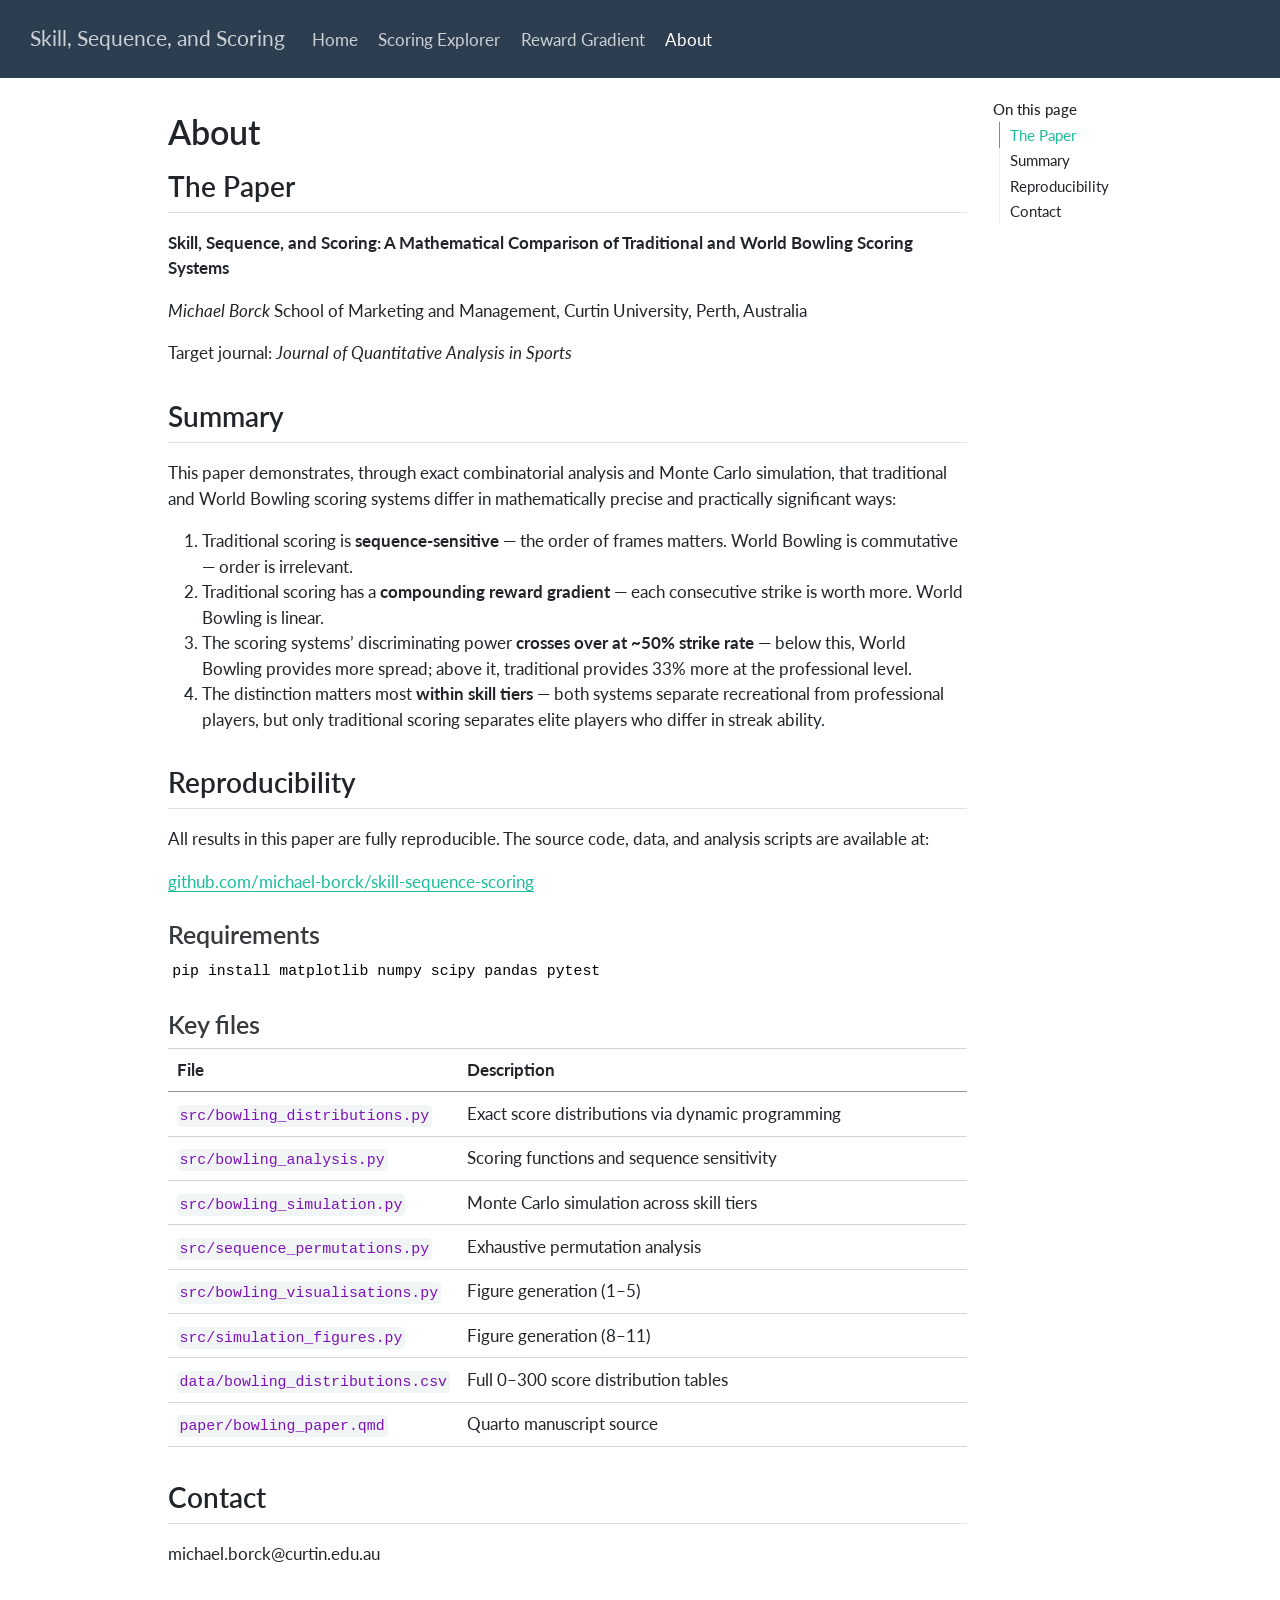
==== docs/about.html @ c370e400 "Add interactive companion website and reproducibility section Interactive Quarto website with: - Seq" ====
<!DOCTYPE html>
<html xmlns="http://www.w3.org/1999/xhtml" lang="en" xml:lang="en"><head>

<meta charset="utf-8">
<meta name="generator" content="quarto-1.8.26">

<meta name="viewport" content="width=device-width, initial-scale=1.0, user-scalable=yes">


<title>About – Skill, Sequence, and Scoring</title>
<style>
code{white-space: pre-wrap;}
span.smallcaps{font-variant: small-caps;}
div.columns{display: flex; gap: min(4vw, 1.5em);}
div.column{flex: auto; overflow-x: auto;}
div.hanging-indent{margin-left: 1.5em; text-indent: -1.5em;}
ul.task-list{list-style: none;}
ul.task-list li input[type="checkbox"] {
  width: 0.8em;
  margin: 0 0.8em 0.2em -1em; /* quarto-specific, see https://github.com/quarto-dev/quarto-cli/issues/4556 */ 
  vertical-align: middle;
}
</style>


<script src="site_libs/quarto-nav/quarto-nav.js"></script>
<script src="site_libs/quarto-nav/headroom.min.js"></script>
<script src="site_libs/clipboard/clipboard.min.js"></script>
<script src="site_libs/quarto-search/autocomplete.umd.js"></script>
<script src="site_libs/quarto-search/fuse.min.js"></script>
<script src="site_libs/quarto-search/quarto-search.js"></script>
<meta name="quarto:offset" content="./">
<script src="site_libs/quarto-html/quarto.js" type="module"></script>
<script src="site_libs/quarto-html/tabsets/tabsets.js" type="module"></script>
<script src="site_libs/quarto-html/axe/axe-check.js" type="module"></script>
<script src="site_libs/quarto-html/popper.min.js"></script>
<script src="site_libs/quarto-html/tippy.umd.min.js"></script>
<script src="site_libs/quarto-html/anchor.min.js"></script>
<link href="site_libs/quarto-html/tippy.css" rel="stylesheet">
<link href="site_libs/quarto-html/quarto-syntax-highlighting-587c61ba64f3a5504c4d52d930310e48.css" rel="stylesheet" id="quarto-text-highlighting-styles">
<script src="site_libs/bootstrap/bootstrap.min.js"></script>
<link href="site_libs/bootstrap/bootstrap-icons.css" rel="stylesheet">
<link href="site_libs/bootstrap/bootstrap-f93c2b1f3f0577f377aefa4848a86a36.min.css" rel="stylesheet" append-hash="true" id="quarto-bootstrap" data-mode="light">
<script id="quarto-search-options" type="application/json">{
  "location": "navbar",
  "copy-button": false,
  "collapse-after": 3,
  "panel-placement": "end",
  "type": "overlay",
  "limit": 50,
  "keyboard-shortcut": [
    "f",
    "/",
    "s"
  ],
  "show-item-context": false,
  "language": {
    "search-no-results-text": "No results",
    "search-matching-documents-text": "matching documents",
    "search-copy-link-title": "Copy link to search",
    "search-hide-matches-text": "Hide additional matches",
    "search-more-match-text": "more match in this document",
    "search-more-matches-text": "more matches in this document",
    "search-clear-button-title": "Clear",
    "search-text-placeholder": "",
    "search-detached-cancel-button-title": "Cancel",
    "search-submit-button-title": "Submit",
    "search-label": "Search"
  }
}</script>


<link rel="stylesheet" href="styles.css">
</head>

<body class="nav-fixed quarto-light">

<div id="quarto-search-results"></div>
  <header id="quarto-header" class="headroom fixed-top">
    <nav class="navbar navbar-expand-lg " data-bs-theme="dark">
      <div class="navbar-container container-fluid">
      <div class="navbar-brand-container mx-auto">
    <a class="navbar-brand" href="./index.html">
    <span class="navbar-title">Skill, Sequence, and Scoring</span>
    </a>
  </div>
            <div id="quarto-search" class="" title="Search"></div>
          <button class="navbar-toggler" type="button" data-bs-toggle="collapse" data-bs-target="#navbarCollapse" aria-controls="navbarCollapse" role="menu" aria-expanded="false" aria-label="Toggle navigation" onclick="if (window.quartoToggleHeadroom) { window.quartoToggleHeadroom(); }">
  <span class="navbar-toggler-icon"></span>
</button>
          <div class="collapse navbar-collapse" id="navbarCollapse">
            <ul class="navbar-nav navbar-nav-scroll me-auto">
  <li class="nav-item">
    <a class="nav-link" href="./index.html"> 
<span class="menu-text">Home</span></a>
  </li>  
  <li class="nav-item">
    <a class="nav-link" href="./explorer.html"> 
<span class="menu-text">Scoring Explorer</span></a>
  </li>  
  <li class="nav-item">
    <a class="nav-link" href="./reward.html"> 
<span class="menu-text">Reward Gradient</span></a>
  </li>  
  <li class="nav-item">
    <a class="nav-link active" href="./about.html" aria-current="page"> 
<span class="menu-text">About</span></a>
  </li>  
</ul>
          </div> <!-- /navcollapse -->
            <div class="quarto-navbar-tools">
</div>
      </div> <!-- /container-fluid -->
    </nav>
</header>
<!-- content -->
<div id="quarto-content" class="quarto-container page-columns page-rows-contents page-layout-article page-navbar">
<!-- sidebar -->
<!-- margin-sidebar -->
    <div id="quarto-margin-sidebar" class="sidebar margin-sidebar">
        <nav id="TOC" role="doc-toc" class="toc-active">
    <h2 id="toc-title">On this page</h2>
   
  <ul>
  <li><a href="#the-paper" id="toc-the-paper" class="nav-link active" data-scroll-target="#the-paper">The Paper</a></li>
  <li><a href="#summary" id="toc-summary" class="nav-link" data-scroll-target="#summary">Summary</a></li>
  <li><a href="#reproducibility" id="toc-reproducibility" class="nav-link" data-scroll-target="#reproducibility">Reproducibility</a>
  <ul class="collapse">
  <li><a href="#requirements" id="toc-requirements" class="nav-link" data-scroll-target="#requirements">Requirements</a></li>
  <li><a href="#key-files" id="toc-key-files" class="nav-link" data-scroll-target="#key-files">Key files</a></li>
  </ul></li>
  <li><a href="#contact" id="toc-contact" class="nav-link" data-scroll-target="#contact">Contact</a></li>
  </ul>
</nav>
    </div>
<!-- main -->
<main class="content" id="quarto-document-content">

<header id="title-block-header" class="quarto-title-block default">
<div class="quarto-title">
<h1 class="title">About</h1>
</div>



<div class="quarto-title-meta">

    
  
    
  </div>
  


</header>


<section id="the-paper" class="level2">
<h2 class="anchored" data-anchor-id="the-paper">The Paper</h2>
<p><strong>Skill, Sequence, and Scoring: A Mathematical Comparison of Traditional and World Bowling Scoring Systems</strong></p>
<p><em>Michael Borck</em> School of Marketing and Management, Curtin University, Perth, Australia</p>
<p>Target journal: <em>Journal of Quantitative Analysis in Sports</em></p>
</section>
<section id="summary" class="level2">
<h2 class="anchored" data-anchor-id="summary">Summary</h2>
<p>This paper demonstrates, through exact combinatorial analysis and Monte Carlo simulation, that traditional and World Bowling scoring systems differ in mathematically precise and practically significant ways:</p>
<ol type="1">
<li>Traditional scoring is <strong>sequence-sensitive</strong> — the order of frames matters. World Bowling is commutative — order is irrelevant.</li>
<li>Traditional scoring has a <strong>compounding reward gradient</strong> — each consecutive strike is worth more. World Bowling is linear.</li>
<li>The scoring systems’ discriminating power <strong>crosses over at ~50% strike rate</strong> — below this, World Bowling provides more spread; above it, traditional provides 33% more at the professional level.</li>
<li>The distinction matters most <strong>within skill tiers</strong> — both systems separate recreational from professional players, but only traditional scoring separates elite players who differ in streak ability.</li>
</ol>
</section>
<section id="reproducibility" class="level2">
<h2 class="anchored" data-anchor-id="reproducibility">Reproducibility</h2>
<p>All results in this paper are fully reproducible. The source code, data, and analysis scripts are available at:</p>
<p><strong><a href="https://github.com/michael-borck/skill-sequence-scoring">github.com/michael-borck/skill-sequence-scoring</a></strong></p>
<section id="requirements" class="level3">
<h3 class="anchored" data-anchor-id="requirements">Requirements</h3>
<pre><code>pip install matplotlib numpy scipy pandas pytest</code></pre>
</section>
<section id="key-files" class="level3">
<h3 class="anchored" data-anchor-id="key-files">Key files</h3>
<table class="caption-top table">
<colgroup>
<col style="width: 31%">
<col style="width: 68%">
</colgroup>
<thead>
<tr class="header">
<th>File</th>
<th>Description</th>
</tr>
</thead>
<tbody>
<tr class="odd">
<td><code>src/bowling_distributions.py</code></td>
<td>Exact score distributions via dynamic programming</td>
</tr>
<tr class="even">
<td><code>src/bowling_analysis.py</code></td>
<td>Scoring functions and sequence sensitivity</td>
</tr>
<tr class="odd">
<td><code>src/bowling_simulation.py</code></td>
<td>Monte Carlo simulation across skill tiers</td>
</tr>
<tr class="even">
<td><code>src/sequence_permutations.py</code></td>
<td>Exhaustive permutation analysis</td>
</tr>
<tr class="odd">
<td><code>src/bowling_visualisations.py</code></td>
<td>Figure generation (1–5)</td>
</tr>
<tr class="even">
<td><code>src/simulation_figures.py</code></td>
<td>Figure generation (8–11)</td>
</tr>
<tr class="odd">
<td><code>data/bowling_distributions.csv</code></td>
<td>Full 0–300 score distribution tables</td>
</tr>
<tr class="even">
<td><code>paper/bowling_paper.qmd</code></td>
<td>Quarto manuscript source</td>
</tr>
</tbody>
</table>
</section>
</section>
<section id="contact" class="level2">
<h2 class="anchored" data-anchor-id="contact">Contact</h2>
<p>michael.borck@curtin.edu.au</p>


</section>

</main> <!-- /main -->
<script id="quarto-html-after-body" type="application/javascript">
  window.document.addEventListener("DOMContentLoaded", function (event) {
    const icon = "";
    const anchorJS = new window.AnchorJS();
    anchorJS.options = {
      placement: 'right',
      icon: icon
    };
    anchorJS.add('.anchored');
    const isCodeAnnotation = (el) => {
      for (const clz of el.classList) {
        if (clz.startsWith('code-annotation-')) {                     
          return true;
        }
      }
      return false;
    }
    const onCopySuccess = function(e) {
      // button target
      const button = e.trigger;
      // don't keep focus
      button.blur();
      // flash "checked"
      button.classList.add('code-copy-button-checked');
      var currentTitle = button.getAttribute("title");
      button.setAttribute("title", "Copied!");
      let tooltip;
      if (window.bootstrap) {
        button.setAttribute("data-bs-toggle", "tooltip");
        button.setAttribute("data-bs-placement", "left");
        button.setAttribute("data-bs-title", "Copied!");
        tooltip = new bootstrap.Tooltip(button, 
          { trigger: "manual", 
            customClass: "code-copy-button-tooltip",
            offset: [0, -8]});
        tooltip.show();    
      }
      setTimeout(function() {
        if (tooltip) {
          tooltip.hide();
          button.removeAttribute("data-bs-title");
          button.removeAttribute("data-bs-toggle");
          button.removeAttribute("data-bs-placement");
        }
        button.setAttribute("title", currentTitle);
        button.classList.remove('code-copy-button-checked');
      }, 1000);
      // clear code selection
      e.clearSelection();
    }
    const getTextToCopy = function(trigger) {
      const outerScaffold = trigger.parentElement.cloneNode(true);
      const codeEl = outerScaffold.querySelector('code');
      for (const childEl of codeEl.children) {
        if (isCodeAnnotation(childEl)) {
          childEl.remove();
        }
      }
      return codeEl.innerText;
    }
    const clipboard = new window.ClipboardJS('.code-copy-button:not([data-in-quarto-modal])', {
      text: getTextToCopy
    });
    clipboard.on('success', onCopySuccess);
    if (window.document.getElementById('quarto-embedded-source-code-modal')) {
      const clipboardModal = new window.ClipboardJS('.code-copy-button[data-in-quarto-modal]', {
        text: getTextToCopy,
        container: window.document.getElementById('quarto-embedded-source-code-modal')
      });
      clipboardModal.on('success', onCopySuccess);
    }
      var localhostRegex = new RegExp(/^(?:http|https):\/\/localhost\:?[0-9]*\//);
      var mailtoRegex = new RegExp(/^mailto:/);
        var filterRegex = new RegExp('/' + window.location.host + '/');
      var isInternal = (href) => {
          return filterRegex.test(href) || localhostRegex.test(href) || mailtoRegex.test(href);
      }
      // Inspect non-navigation links and adorn them if external
     var links = window.document.querySelectorAll('a[href]:not(.nav-link):not(.navbar-brand):not(.toc-action):not(.sidebar-link):not(.sidebar-item-toggle):not(.pagination-link):not(.no-external):not([aria-hidden]):not(.dropdown-item):not(.quarto-navigation-tool):not(.about-link)');
      for (var i=0; i<links.length; i++) {
        const link = links[i];
        if (!isInternal(link.href)) {
          // undo the damage that might have been done by quarto-nav.js in the case of
          // links that we want to consider external
          if (link.dataset.originalHref !== undefined) {
            link.href = link.dataset.originalHref;
          }
        }
      }
    function tippyHover(el, contentFn, onTriggerFn, onUntriggerFn) {
      const config = {
        allowHTML: true,
        maxWidth: 500,
        delay: 100,
        arrow: false,
        appendTo: function(el) {
            return el.parentElement;
        },
        interactive: true,
        interactiveBorder: 10,
        theme: 'quarto',
        placement: 'bottom-start',
      };
      if (contentFn) {
        config.content = contentFn;
      }
      if (onTriggerFn) {
        config.onTrigger = onTriggerFn;
      }
      if (onUntriggerFn) {
        config.onUntrigger = onUntriggerFn;
      }
      window.tippy(el, config); 
    }
    const noterefs = window.document.querySelectorAll('a[role="doc-noteref"]');
    for (var i=0; i<noterefs.length; i++) {
      const ref = noterefs[i];
      tippyHover(ref, function() {
        // use id or data attribute instead here
        let href = ref.getAttribute('data-footnote-href') || ref.getAttribute('href');
        try { href = new URL(href).hash; } catch {}
        const id = href.replace(/^#\/?/, "");
        const note = window.document.getElementById(id);
        if (note) {
          return note.innerHTML;
        } else {
          return "";
        }
      });
    }
    const xrefs = window.document.querySelectorAll('a.quarto-xref');
    const processXRef = (id, note) => {
      // Strip column container classes
      const stripColumnClz = (el) => {
        el.classList.remove("page-full", "page-columns");
        if (el.children) {
          for (const child of el.children) {
            stripColumnClz(child);
          }
        }
      }
      stripColumnClz(note)
      if (id === null || id.startsWith('sec-')) {
        // Special case sections, only their first couple elements
        const container = document.createElement("div");
        if (note.children && note.children.length > 2) {
          container.appendChild(note.children[0].cloneNode(true));
          for (let i = 1; i < note.children.length; i++) {
            const child = note.children[i];
            if (child.tagName === "P" && child.innerText === "") {
              continue;
            } else {
              container.appendChild(child.cloneNode(true));
              break;
            }
          }
          if (window.Quarto?.typesetMath) {
            window.Quarto.typesetMath(container);
          }
          return container.innerHTML
        } else {
          if (window.Quarto?.typesetMath) {
            window.Quarto.typesetMath(note);
          }
          return note.innerHTML;
        }
      } else {
        // Remove any anchor links if they are present
        const anchorLink = note.querySelector('a.anchorjs-link');
        if (anchorLink) {
          anchorLink.remove();
        }
        if (window.Quarto?.typesetMath) {
          window.Quarto.typesetMath(note);
        }
        if (note.classList.contains("callout")) {
          return note.outerHTML;
        } else {
          return note.innerHTML;
        }
      }
    }
    for (var i=0; i<xrefs.length; i++) {
      const xref = xrefs[i];
      tippyHover(xref, undefined, function(instance) {
        instance.disable();
        let url = xref.getAttribute('href');
        let hash = undefined; 
        if (url.startsWith('#')) {
          hash = url;
        } else {
          try { hash = new URL(url).hash; } catch {}
        }
        if (hash) {
          const id = hash.replace(/^#\/?/, "");
          const note = window.document.getElementById(id);
          if (note !== null) {
            try {
              const html = processXRef(id, note.cloneNode(true));
              instance.setContent(html);
            } finally {
              instance.enable();
              instance.show();
            }
          } else {
            // See if we can fetch this
            fetch(url.split('#')[0])
            .then(res => res.text())
            .then(html => {
              const parser = new DOMParser();
              const htmlDoc = parser.parseFromString(html, "text/html");
              const note = htmlDoc.getElementById(id);
              if (note !== null) {
                const html = processXRef(id, note);
                instance.setContent(html);
              } 
            }).finally(() => {
              instance.enable();
              instance.show();
            });
          }
        } else {
          // See if we can fetch a full url (with no hash to target)
          // This is a special case and we should probably do some content thinning / targeting
          fetch(url)
          .then(res => res.text())
          .then(html => {
            const parser = new DOMParser();
            const htmlDoc = parser.parseFromString(html, "text/html");
            const note = htmlDoc.querySelector('main.content');
            if (note !== null) {
              // This should only happen for chapter cross references
              // (since there is no id in the URL)
              // remove the first header
              if (note.children.length > 0 && note.children[0].tagName === "HEADER") {
                note.children[0].remove();
              }
              const html = processXRef(null, note);
              instance.setContent(html);
            } 
          }).finally(() => {
            instance.enable();
            instance.show();
          });
        }
      }, function(instance) {
      });
    }
        let selectedAnnoteEl;
        const selectorForAnnotation = ( cell, annotation) => {
          let cellAttr = 'data-code-cell="' + cell + '"';
          let lineAttr = 'data-code-annotation="' +  annotation + '"';
          const selector = 'span[' + cellAttr + '][' + lineAttr + ']';
          return selector;
        }
        const selectCodeLines = (annoteEl) => {
          const doc = window.document;
          const targetCell = annoteEl.getAttribute("data-target-cell");
          const targetAnnotation = annoteEl.getAttribute("data-target-annotation");
          const annoteSpan = window.document.querySelector(selectorForAnnotation(targetCell, targetAnnotation));
          const lines = annoteSpan.getAttribute("data-code-lines").split(",");
          const lineIds = lines.map((line) => {
            return targetCell + "-" + line;
          })
          let top = null;
          let height = null;
          let parent = null;
          if (lineIds.length > 0) {
              //compute the position of the single el (top and bottom and make a div)
              const el = window.document.getElementById(lineIds[0]);
              top = el.offsetTop;
              height = el.offsetHeight;
              parent = el.parentElement.parentElement;
            if (lineIds.length > 1) {
              const lastEl = window.document.getElementById(lineIds[lineIds.length - 1]);
              const bottom = lastEl.offsetTop + lastEl.offsetHeight;
              height = bottom - top;
            }
            if (top !== null && height !== null && parent !== null) {
              // cook up a div (if necessary) and position it 
              let div = window.document.getElementById("code-annotation-line-highlight");
              if (div === null) {
                div = window.document.createElement("div");
                div.setAttribute("id", "code-annotation-line-highlight");
                div.style.position = 'absolute';
                parent.appendChild(div);
              }
              div.style.top = top - 2 + "px";
              div.style.height = height + 4 + "px";
              div.style.left = 0;
              let gutterDiv = window.document.getElementById("code-annotation-line-highlight-gutter");
              if (gutterDiv === null) {
                gutterDiv = window.document.createElement("div");
                gutterDiv.setAttribute("id", "code-annotation-line-highlight-gutter");
                gutterDiv.style.position = 'absolute';
                const codeCell = window.document.getElementById(targetCell);
                const gutter = codeCell.querySelector('.code-annotation-gutter');
                gutter.appendChild(gutterDiv);
              }
              gutterDiv.style.top = top - 2 + "px";
              gutterDiv.style.height = height + 4 + "px";
            }
            selectedAnnoteEl = annoteEl;
          }
        };
        const unselectCodeLines = () => {
          const elementsIds = ["code-annotation-line-highlight", "code-annotation-line-highlight-gutter"];
          elementsIds.forEach((elId) => {
            const div = window.document.getElementById(elId);
            if (div) {
              div.remove();
            }
          });
          selectedAnnoteEl = undefined;
        };
          // Handle positioning of the toggle
      window.addEventListener(
        "resize",
        throttle(() => {
          elRect = undefined;
          if (selectedAnnoteEl) {
            selectCodeLines(selectedAnnoteEl);
          }
        }, 10)
      );
      function throttle(fn, ms) {
      let throttle = false;
      let timer;
        return (...args) => {
          if(!throttle) { // first call gets through
              fn.apply(this, args);
              throttle = true;
          } else { // all the others get throttled
              if(timer) clearTimeout(timer); // cancel #2
              timer = setTimeout(() => {
                fn.apply(this, args);
                timer = throttle = false;
              }, ms);
          }
        };
      }
        // Attach click handler to the DT
        const annoteDls = window.document.querySelectorAll('dt[data-target-cell]');
        for (const annoteDlNode of annoteDls) {
          annoteDlNode.addEventListener('click', (event) => {
            const clickedEl = event.target;
            if (clickedEl !== selectedAnnoteEl) {
              unselectCodeLines();
              const activeEl = window.document.querySelector('dt[data-target-cell].code-annotation-active');
              if (activeEl) {
                activeEl.classList.remove('code-annotation-active');
              }
              selectCodeLines(clickedEl);
              clickedEl.classList.add('code-annotation-active');
            } else {
              // Unselect the line
              unselectCodeLines();
              clickedEl.classList.remove('code-annotation-active');
            }
          });
        }
    const findCites = (el) => {
      const parentEl = el.parentElement;
      if (parentEl) {
        const cites = parentEl.dataset.cites;
        if (cites) {
          return {
            el,
            cites: cites.split(' ')
          };
        } else {
          return findCites(el.parentElement)
        }
      } else {
        return undefined;
      }
    };
    var bibliorefs = window.document.querySelectorAll('a[role="doc-biblioref"]');
    for (var i=0; i<bibliorefs.length; i++) {
      const ref = bibliorefs[i];
      const citeInfo = findCites(ref);
      if (citeInfo) {
        tippyHover(citeInfo.el, function() {
          var popup = window.document.createElement('div');
          citeInfo.cites.forEach(function(cite) {
            var citeDiv = window.document.createElement('div');
            citeDiv.classList.add('hanging-indent');
            citeDiv.classList.add('csl-entry');
            var biblioDiv = window.document.getElementById('ref-' + cite);
            if (biblioDiv) {
              citeDiv.innerHTML = biblioDiv.innerHTML;
            }
            popup.appendChild(citeDiv);
          });
          return popup.innerHTML;
        });
      }
    }
  });
  </script>
</div> <!-- /content -->




</body></html>
---- docs/site_libs/quarto-html/tippy.css ----
.tippy-box[data-animation=fade][data-state=hidden]{opacity:0}[data-tippy-root]{max-width:calc(100vw - 10px)}.tippy-box{position:relative;background-color:#333;color:#fff;border-radius:4px;font-size:14px;line-height:1.4;white-space:normal;outline:0;transition-property:transform,visibility,opacity}.tippy-box[data-placement^=top]>.tippy-arrow{bottom:0}.tippy-box[data-placement^=top]>.tippy-arrow:before{bottom:-7px;left:0;border-width:8px 8px 0;border-top-color:initial;transform-origin:center top}.tippy-box[data-placement^=bottom]>.tippy-arrow{top:0}.tippy-box[data-placement^=bottom]>.tippy-arrow:before{top:-7px;left:0;border-width:0 8px 8px;border-bottom-color:initial;transform-origin:center bottom}.tippy-box[data-placement^=left]>.tippy-arrow{right:0}.tippy-box[data-placement^=left]>.tippy-arrow:before{border-width:8px 0 8px 8px;border-left-color:initial;right:-7px;transform-origin:center left}.tippy-box[data-placement^=right]>.tippy-arrow{left:0}.tippy-box[data-placement^=right]>.tippy-arrow:before{left:-7px;border-width:8px 8px 8px 0;border-right-color:initial;transform-origin:center right}.tippy-box[data-inertia][data-state=visible]{transition-timing-function:cubic-bezier(.54,1.5,.38,1.11)}.tippy-arrow{width:16px;height:16px;color:#333}.tippy-arrow:before{content:"";position:absolute;border-color:transparent;border-style:solid}.tippy-content{position:relative;padding:5px 9px;z-index:1}
---- docs/site_libs/quarto-html/quarto-syntax-highlighting-587c61ba64f3a5504c4d52d930310e48.css ----
/* quarto syntax highlight colors */
:root {
  --quarto-hl-ot-color: #003B4F;
  --quarto-hl-at-color: #657422;
  --quarto-hl-ss-color: #20794D;
  --quarto-hl-an-color: #5E5E5E;
  --quarto-hl-fu-color: #4758AB;
  --quarto-hl-st-color: #20794D;
  --quarto-hl-cf-color: #003B4F;
  --quarto-hl-op-color: #5E5E5E;
  --quarto-hl-er-color: #AD0000;
  --quarto-hl-bn-color: #AD0000;
  --quarto-hl-al-color: #AD0000;
  --quarto-hl-va-color: #111111;
  --quarto-hl-bu-color: inherit;
  --quarto-hl-ex-color: inherit;
  --quarto-hl-pp-color: #AD0000;
  --quarto-hl-in-color: #5E5E5E;
  --quarto-hl-vs-color: #20794D;
  --quarto-hl-wa-color: #5E5E5E;
  --quarto-hl-do-color: #5E5E5E;
  --quarto-hl-im-color: #00769E;
  --quarto-hl-ch-color: #20794D;
  --quarto-hl-dt-color: #AD0000;
  --quarto-hl-fl-color: #AD0000;
  --quarto-hl-co-color: #5E5E5E;
  --quarto-hl-cv-color: #5E5E5E;
  --quarto-hl-cn-color: #8f5902;
  --quarto-hl-sc-color: #5E5E5E;
  --quarto-hl-dv-color: #AD0000;
  --quarto-hl-kw-color: #003B4F;
}

/* other quarto variables */
:root {
  --quarto-font-monospace: SFMono-Regular, Menlo, Monaco, Consolas, "Liberation Mono", "Courier New", monospace;
}

/* syntax highlight based on Pandoc's rules */
pre > code.sourceCode > span {
  color: #003B4F;
}

code.sourceCode > span {
  color: #003B4F;
}

div.sourceCode,
div.sourceCode pre.sourceCode {
  color: #003B4F;
}

/* Normal */
code span {
  color: #003B4F;
}

/* Alert */
code span.al {
  color: #AD0000;
  font-style: inherit;
}

/* Annotation */
code span.an {
  color: #5E5E5E;
  font-style: inherit;
}

/* Attribute */
code span.at {
  color: #657422;
  font-style: inherit;
}

/* BaseN */
code span.bn {
  color: #AD0000;
  font-style: inherit;
}

/* BuiltIn */
code span.bu {
  font-style: inherit;
}

/* ControlFlow */
code span.cf {
  color: #003B4F;
  font-weight: bold;
  font-style: inherit;
}

/* Char */
code span.ch {
  color: #20794D;
  font-style: inherit;
}

/* Constant */
code span.cn {
  color: #8f5902;
  font-style: inherit;
}

/* Comment */
code span.co {
  color: #5E5E5E;
  font-style: inherit;
}

/* CommentVar */
code span.cv {
  color: #5E5E5E;
  font-style: italic;
}

/* Documentation */
code span.do {
  color: #5E5E5E;
  font-style: italic;
}

/* DataType */
code span.dt {
  color: #AD0000;
  font-style: inherit;
}

/* DecVal */
code span.dv {
  color: #AD0000;
  font-style: inherit;
}

/* Error */
code span.er {
  color: #AD0000;
  font-style: inherit;
}

/* Extension */
code span.ex {
  font-style: inherit;
}

/* Float */
code span.fl {
  color: #AD0000;
  font-style: inherit;
}

/* Function */
code span.fu {
  color: #4758AB;
  font-style: inherit;
}

/* Import */
code span.im {
  color: #00769E;
  font-style: inherit;
}

/* Information */
code span.in {
  color: #5E5E5E;
  font-style: inherit;
}

/* Keyword */
code span.kw {
  color: #003B4F;
  font-weight: bold;
  font-style: inherit;
}

/* Operator */
code span.op {
  color: #5E5E5E;
  font-style: inherit;
}

/* Other */
code span.ot {
  color: #003B4F;
  font-style: inherit;
}

/* Preprocessor */
code span.pp {
  color: #AD0000;
  font-style: inherit;
}

/* SpecialChar */
code span.sc {
  color: #5E5E5E;
  font-style: inherit;
}

/* SpecialString */
code span.ss {
  color: #20794D;
  font-style: inherit;
}

/* String */
code span.st {
  color: #20794D;
  font-style: inherit;
}

/* Variable */
code span.va {
  color: #111111;
  font-style: inherit;
}

/* VerbatimString */
code span.vs {
  color: #20794D;
  font-style: inherit;
}

/* Warning */
code span.wa {
  color: #5E5E5E;
  font-style: italic;
}

.prevent-inlining {
  content: "</";
}

/*# sourceMappingURL=2dce1cc6c82594539e1579de68416b47.css.map */
---- docs/styles.css ----
.score-display {
  font-size: 2em;
  font-weight: bold;
  text-align: center;
  padding: 10px;
  margin: 5px;
  border-radius: 8px;
}
.trad-score {
  background: #e8e8e8;
  border: 2px solid #1a1a1a;
}
.world-score {
  background: #f5f5f5;
  border: 2px solid #888888;
  border-style: dashed;
}
.frame-btn {
  padding: 8px 12px;
  margin: 3px;
  border-radius: 4px;
  cursor: pointer;
  font-size: 0.9em;
}
.frame-btn.strike { background: #1a1a1a; color: white; }
.frame-btn.spare { background: #888888; color: white; }
.frame-btn.open { background: #cccccc; color: black; }
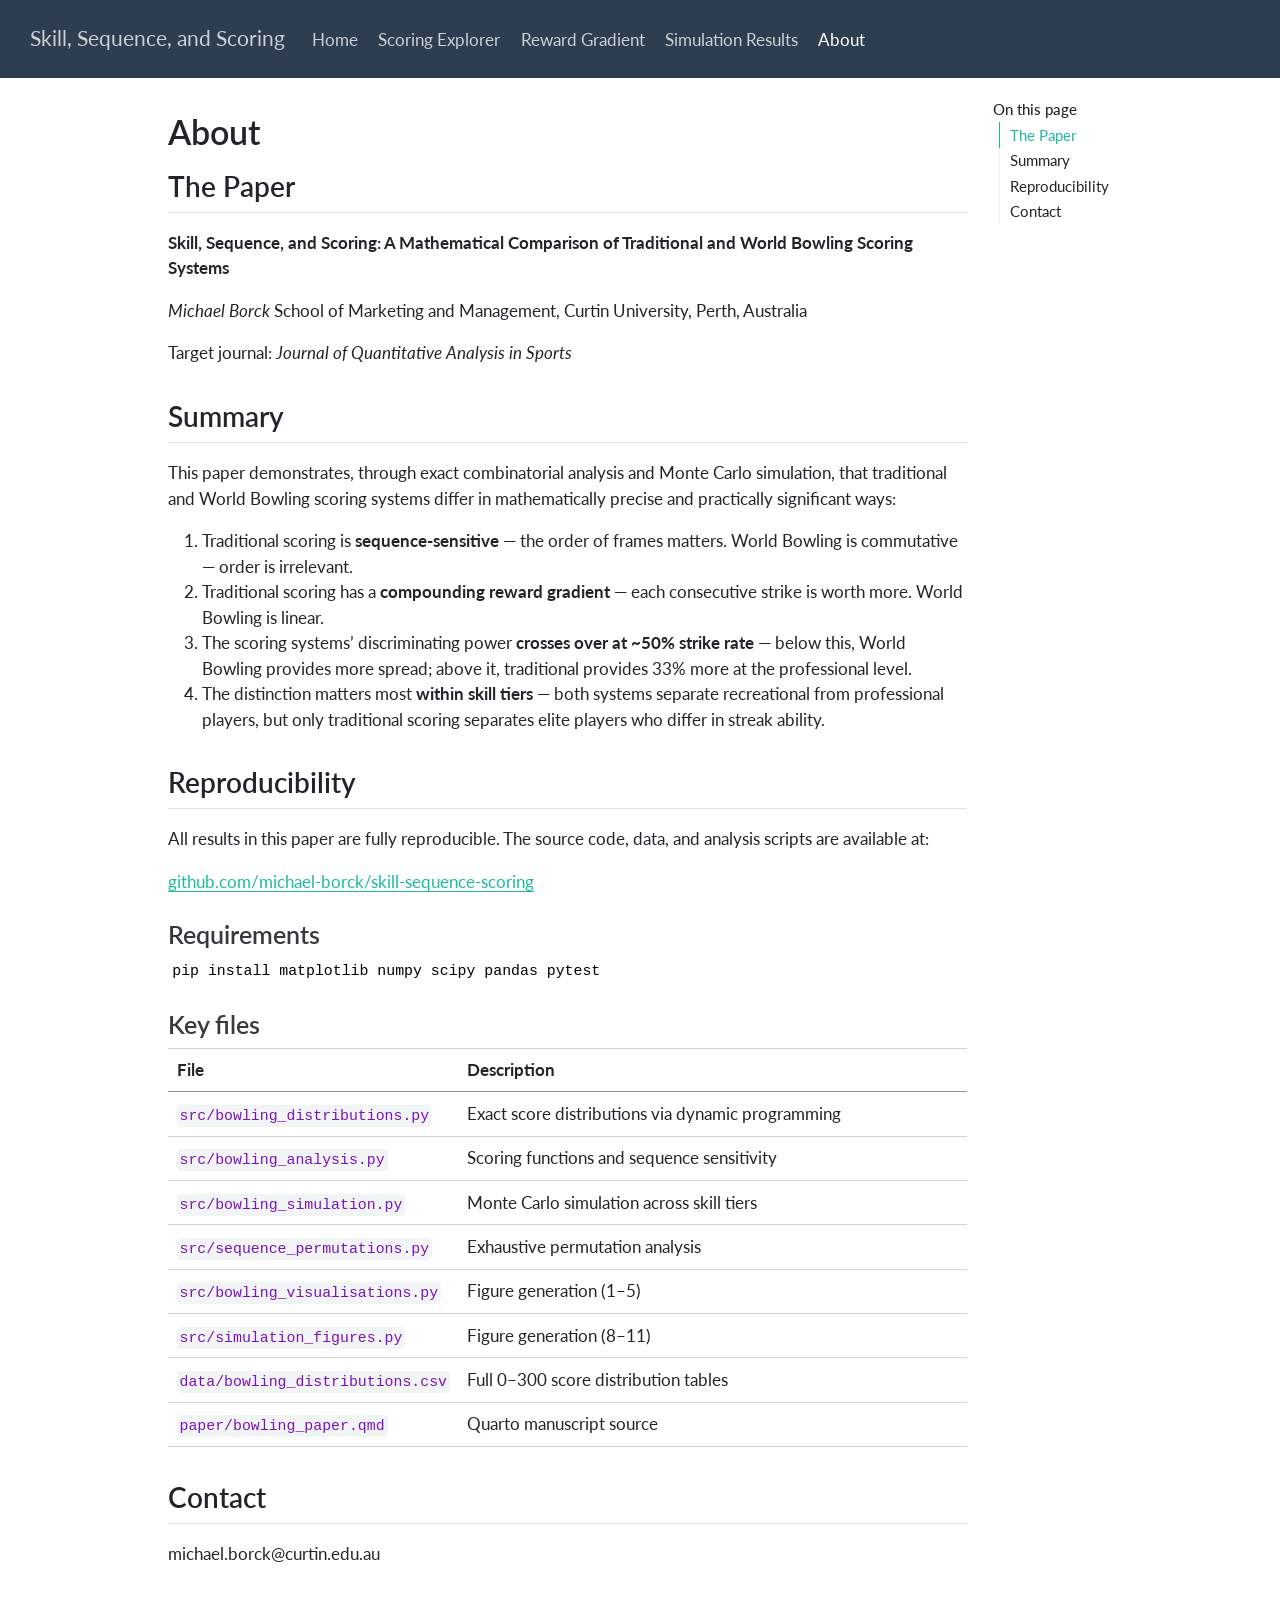
==== commit 2d15e376: "Add Markov model to notebook, simulation results page to website Notebook updates: - Paper Results n" ====
--- a/docs/about.html
+++ b/docs/about.html
@@ -101,6 +101,10 @@
   <li class="nav-item">
     <a class="nav-link" href="./reward.html"> 
 <span class="menu-text">Reward Gradient</span></a>
+  </li>  
+  <li class="nav-item">
+    <a class="nav-link" href="./simulation.html"> 
+<span class="menu-text">Simulation Results</span></a>
   </li>  
   <li class="nav-item">
     <a class="nav-link active" href="./about.html" aria-current="page"> 
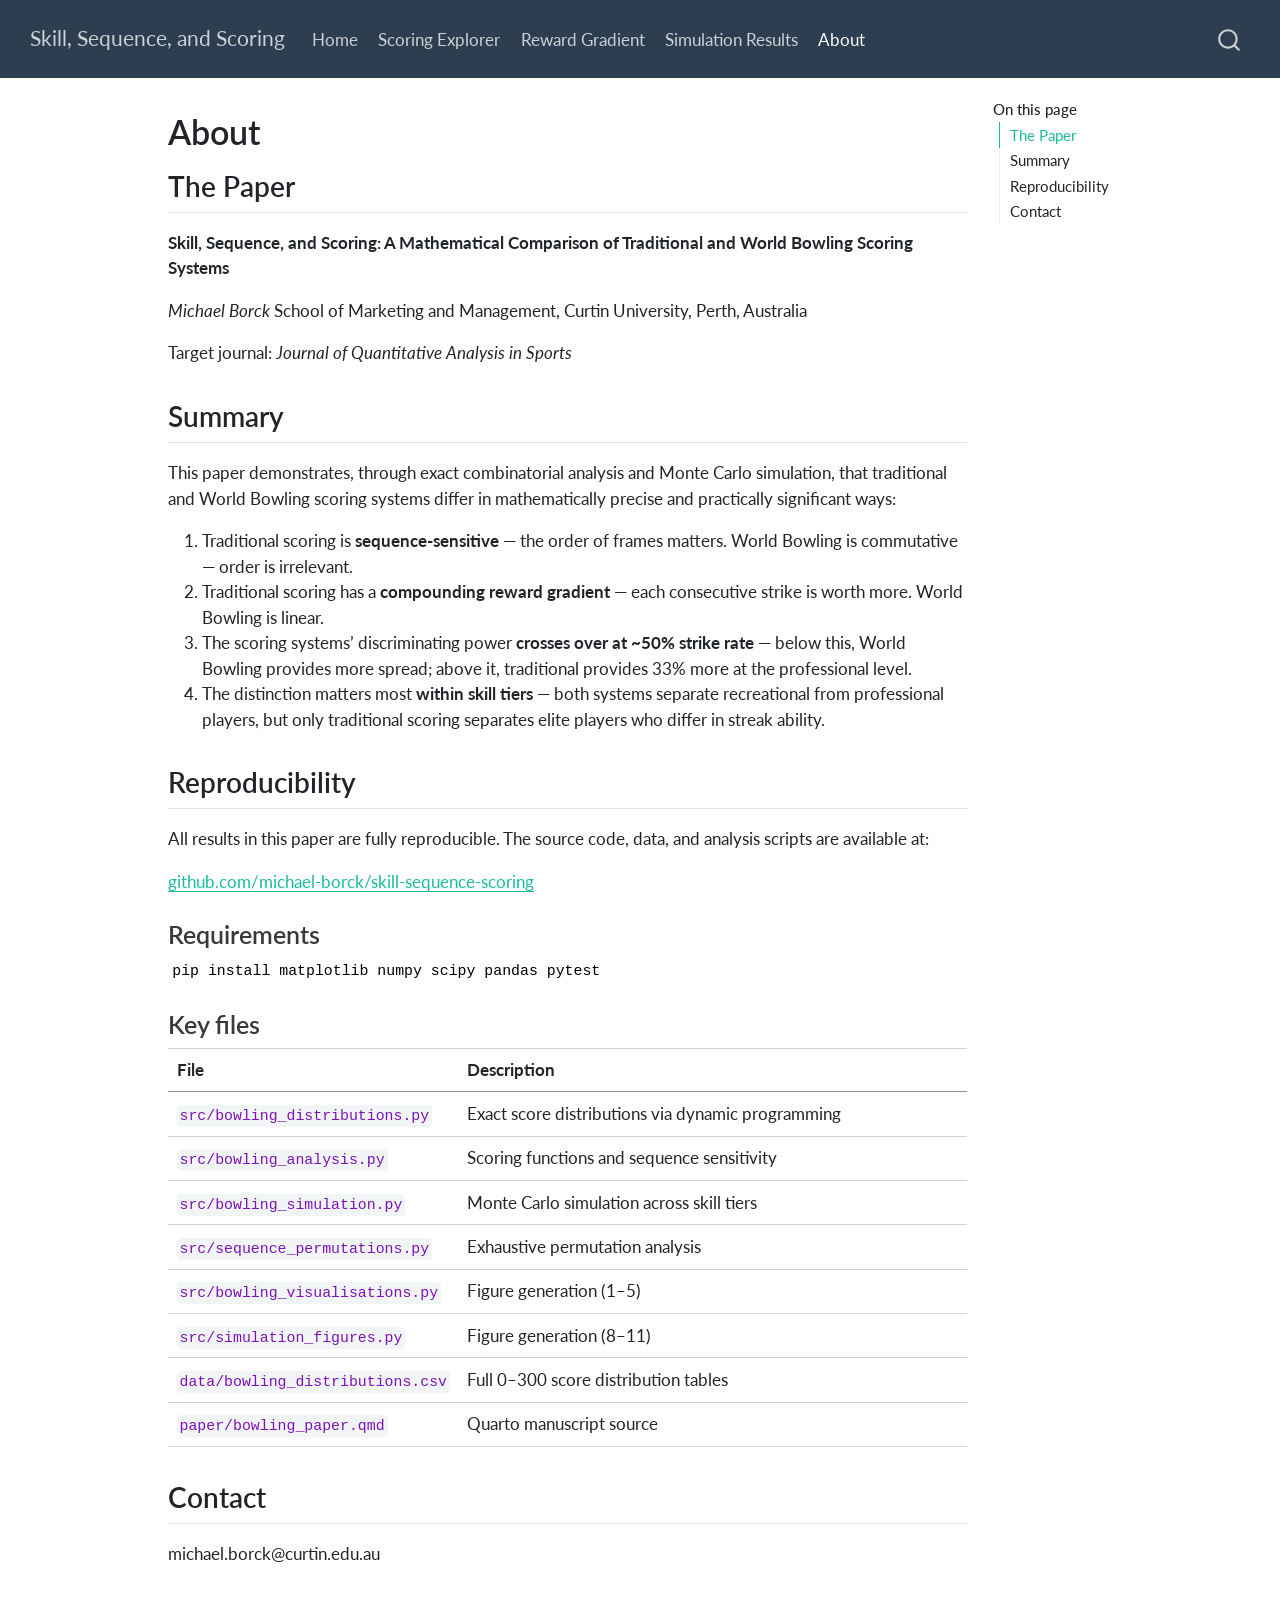
==== commit 61fc5710: "Restore website figures and rebuild site website/images/ was deleted, breaking simulation.qmd's imag" ====
--- a/docs/about.html
+++ b/docs/about.html
@@ -2,13 +2,16 @@
 <html xmlns="http://www.w3.org/1999/xhtml" lang="en" xml:lang="en"><head>
 
 <meta charset="utf-8">
-<meta name="generator" content="quarto-1.8.26">
+<meta name="generator" content="quarto-1.9.37">
 
 <meta name="viewport" content="width=device-width, initial-scale=1.0, user-scalable=yes">
 
 
 <title>About – Skill, Sequence, and Scoring</title>
 <style>
+/* Default styles provided by pandoc.
+** See https://pandoc.org/MANUAL.html#variables-for-html for config info.
+*/
 code{white-space: pre-wrap;}
 span.smallcaps{font-variant: small-caps;}
 div.columns{display: flex; gap: min(4vw, 1.5em);}
@@ -30,17 +33,17 @@
 <script src="site_libs/quarto-search/fuse.min.js"></script>
 <script src="site_libs/quarto-search/quarto-search.js"></script>
 <meta name="quarto:offset" content="./">
+<link href="./favicon.svg" rel="icon" type="image/svg+xml">
 <script src="site_libs/quarto-html/quarto.js" type="module"></script>
 <script src="site_libs/quarto-html/tabsets/tabsets.js" type="module"></script>
-<script src="site_libs/quarto-html/axe/axe-check.js" type="module"></script>
 <script src="site_libs/quarto-html/popper.min.js"></script>
 <script src="site_libs/quarto-html/tippy.umd.min.js"></script>
 <script src="site_libs/quarto-html/anchor.min.js"></script>
 <link href="site_libs/quarto-html/tippy.css" rel="stylesheet">
-<link href="site_libs/quarto-html/quarto-syntax-highlighting-587c61ba64f3a5504c4d52d930310e48.css" rel="stylesheet" id="quarto-text-highlighting-styles">
+<link href="site_libs/quarto-html/quarto-syntax-highlighting-7f8f88aac4f3542376d5c11b86a4c14d.css" rel="stylesheet" id="quarto-text-highlighting-styles">
 <script src="site_libs/bootstrap/bootstrap.min.js"></script>
 <link href="site_libs/bootstrap/bootstrap-icons.css" rel="stylesheet">
-<link href="site_libs/bootstrap/bootstrap-f93c2b1f3f0577f377aefa4848a86a36.min.css" rel="stylesheet" append-hash="true" id="quarto-bootstrap" data-mode="light">
+<link href="site_libs/bootstrap/bootstrap-6033a600180109c3731f6a886c29932c.min.css" rel="stylesheet" append-hash="true" id="quarto-bootstrap" data-mode="light">
 <script id="quarto-search-options" type="application/json">{
   "location": "navbar",
   "copy-button": false,
--- a/docs/site_libs/quarto-html/quarto-syntax-highlighting-7f8f88aac4f3542376d5c11b86a4c14d.css
+++ b/docs/site_libs/quarto-html/quarto-syntax-highlighting-7f8f88aac4f3542376d5c11b86a4c14d.css
@@ -0,0 +1,236 @@
+/* quarto syntax highlight colors */
+:root {
+  --quarto-hl-ot-color: #003B4F;
+  --quarto-hl-at-color: #657422;
+  --quarto-hl-ss-color: #20794D;
+  --quarto-hl-an-color: #5E5E5E;
+  --quarto-hl-fu-color: #4758AB;
+  --quarto-hl-st-color: #20794D;
+  --quarto-hl-cf-color: #003B4F;
+  --quarto-hl-op-color: #5E5E5E;
+  --quarto-hl-er-color: #AD0000;
+  --quarto-hl-bn-color: #AD0000;
+  --quarto-hl-al-color: #AD0000;
+  --quarto-hl-va-color: #111111;
+  --quarto-hl-bu-color: inherit;
+  --quarto-hl-ex-color: inherit;
+  --quarto-hl-pp-color: #AD0000;
+  --quarto-hl-in-color: #5E5E5E;
+  --quarto-hl-vs-color: #20794D;
+  --quarto-hl-wa-color: #5E5E5E;
+  --quarto-hl-do-color: #5E5E5E;
+  --quarto-hl-im-color: #00769E;
+  --quarto-hl-ch-color: #20794D;
+  --quarto-hl-dt-color: #AD0000;
+  --quarto-hl-fl-color: #AD0000;
+  --quarto-hl-co-color: #5E5E5E;
+  --quarto-hl-cv-color: #5E5E5E;
+  --quarto-hl-cn-color: #8f5902;
+  --quarto-hl-sc-color: #5E5E5E;
+  --quarto-hl-dv-color: #AD0000;
+  --quarto-hl-kw-color: #003B4F;
+}
+
+/* other quarto variables */
+:root {
+  --quarto-font-monospace: SFMono-Regular, Menlo, Monaco, Consolas, "Liberation Mono", "Courier New", monospace;
+}
+
+/* syntax highlight based on Pandoc's rules */
+pre > code.sourceCode > span {
+  color: #003B4F;
+}
+
+code.sourceCode > span {
+  color: #003B4F;
+}
+
+div.sourceCode,
+div.sourceCode pre.sourceCode {
+  color: #003B4F;
+}
+
+/* Normal */
+code span {
+  color: #003B4F;
+}
+
+/* Alert */
+code span.al {
+  color: #AD0000;
+  font-style: inherit;
+}
+
+/* Annotation */
+code span.an {
+  color: #5E5E5E;
+  font-style: inherit;
+}
+
+/* Attribute */
+code span.at {
+  color: #657422;
+  font-style: inherit;
+}
+
+/* BaseN */
+code span.bn {
+  color: #AD0000;
+  font-style: inherit;
+}
+
+/* BuiltIn */
+code span.bu {
+  font-style: inherit;
+}
+
+/* ControlFlow */
+code span.cf {
+  color: #003B4F;
+  font-weight: bold;
+  font-style: inherit;
+}
+
+/* Char */
+code span.ch {
+  color: #20794D;
+  font-style: inherit;
+}
+
+/* Constant */
+code span.cn {
+  color: #8f5902;
+  font-style: inherit;
+}
+
+/* Comment */
+code span.co {
+  color: #5E5E5E;
+  font-style: inherit;
+}
+
+/* CommentVar */
+code span.cv {
+  color: #5E5E5E;
+  font-style: italic;
+}
+
+/* Documentation */
+code span.do {
+  color: #5E5E5E;
+  font-style: italic;
+}
+
+/* DataType */
+code span.dt {
+  color: #AD0000;
+  font-style: inherit;
+}
+
+/* DecVal */
+code span.dv {
+  color: #AD0000;
+  font-style: inherit;
+}
+
+/* Error */
+code span.er {
+  color: #AD0000;
+  font-style: inherit;
+}
+
+/* Extension */
+code span.ex {
+  font-style: inherit;
+}
+
+/* Float */
+code span.fl {
+  color: #AD0000;
+  font-style: inherit;
+}
+
+/* Function */
+code span.fu {
+  color: #4758AB;
+  font-style: inherit;
+}
+
+/* Import */
+code span.im {
+  color: #00769E;
+  font-style: inherit;
+}
+
+/* Information */
+code span.in {
+  color: #5E5E5E;
+  font-style: inherit;
+}
+
+/* Keyword */
+code span.kw {
+  color: #003B4F;
+  font-weight: bold;
+  font-style: inherit;
+}
+
+/* Operator */
+code span.op {
+  color: #5E5E5E;
+  font-style: inherit;
+}
+
+/* Other */
+code span.ot {
+  color: #003B4F;
+  font-style: inherit;
+}
+
+/* Preprocessor */
+code span.pp {
+  color: #AD0000;
+  font-style: inherit;
+}
+
+/* SpecialChar */
+code span.sc {
+  color: #5E5E5E;
+  font-style: inherit;
+}
+
+/* SpecialString */
+code span.ss {
+  color: #20794D;
+  font-style: inherit;
+}
+
+/* String */
+code span.st {
+  color: #20794D;
+  font-style: inherit;
+}
+
+/* Variable */
+code span.va {
+  color: #111111;
+  font-style: inherit;
+}
+
+/* VerbatimString */
+code span.vs {
+  color: #20794D;
+  font-style: inherit;
+}
+
+/* Warning */
+code span.wa {
+  color: #5E5E5E;
+  font-style: italic;
+}
+
+.prevent-inlining {
+  content: "</";
+}
+
+/*# sourceMappingURL=789ad8cd35626ba772517505b42a116e.css.map */
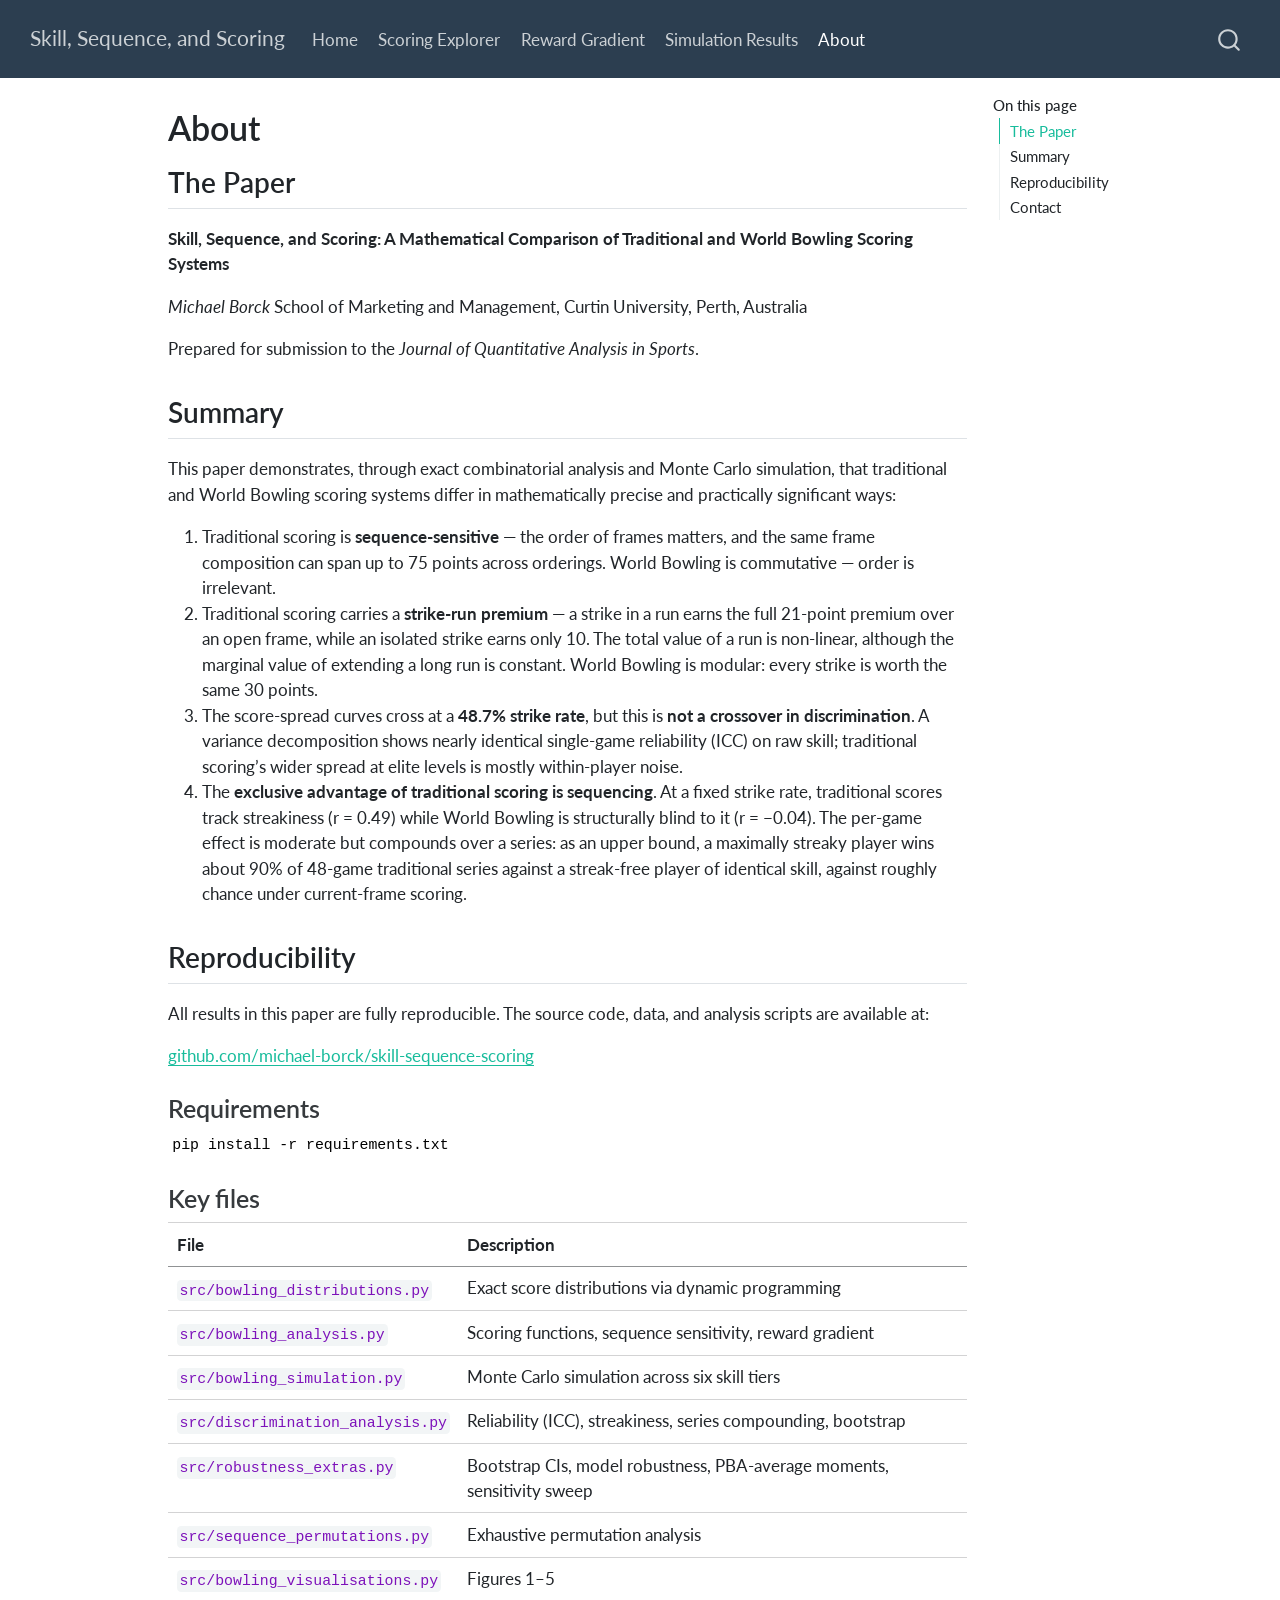
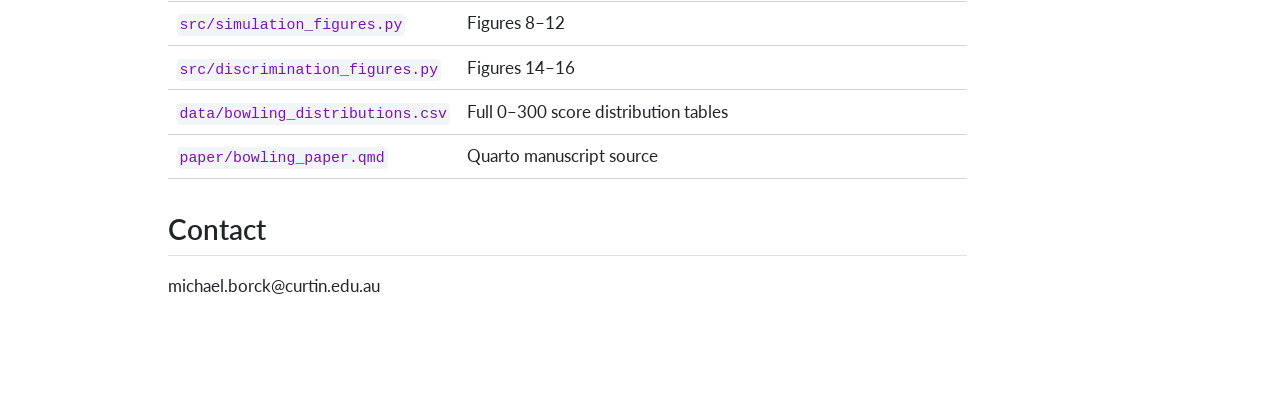
==== commit 6b014ba5: "Refresh companion site to match revised paper; add site link to README" ====
--- a/docs/about.html
+++ b/docs/about.html
@@ -2,7 +2,7 @@
 <html xmlns="http://www.w3.org/1999/xhtml" lang="en" xml:lang="en"><head>
 
 <meta charset="utf-8">
-<meta name="generator" content="quarto-1.9.37">
+<meta name="generator" content="quarto-1.10.19">
 
 <meta name="viewport" content="width=device-width, initial-scale=1.0, user-scalable=yes">
 
@@ -12,10 +12,13 @@
 /* Default styles provided by pandoc.
 ** See https://pandoc.org/MANUAL.html#variables-for-html for config info.
 */
-code{white-space: pre-wrap;}
 span.smallcaps{font-variant: small-caps;}
-div.columns{display: flex; gap: min(4vw, 1.5em);}
-div.column{flex: auto; overflow-x: auto;}
+div.columns{display: flex; gap: 1.5em;}
+div.column{flex: auto;}
+@media screen {
+div.columns{gap: min(4vw, 1.5em);}
+div.column{overflow-x: auto;}
+}
 div.hanging-indent{margin-left: 1.5em; text-indent: -1.5em;}
 ul.task-list{list-style: none;}
 ul.task-list li input[type="checkbox"] {
@@ -40,10 +43,10 @@
 <script src="site_libs/quarto-html/tippy.umd.min.js"></script>
 <script src="site_libs/quarto-html/anchor.min.js"></script>
 <link href="site_libs/quarto-html/tippy.css" rel="stylesheet">
-<link href="site_libs/quarto-html/quarto-syntax-highlighting-7f8f88aac4f3542376d5c11b86a4c14d.css" rel="stylesheet" id="quarto-text-highlighting-styles">
+<link href="site_libs/quarto-html/quarto-syntax-highlighting-bf27225e3a48a9273f3daa8f8e829971.css" rel="stylesheet" id="quarto-text-highlighting-styles">
 <script src="site_libs/bootstrap/bootstrap.min.js"></script>
 <link href="site_libs/bootstrap/bootstrap-icons.css" rel="stylesheet">
-<link href="site_libs/bootstrap/bootstrap-6033a600180109c3731f6a886c29932c.min.css" rel="stylesheet" append-hash="true" id="quarto-bootstrap" data-mode="light">
+<link href="site_libs/bootstrap/bootstrap-9d96f532d65220ca877c0304385df42f.min.css" rel="stylesheet" append-hash="true" id="quarto-bootstrap" data-mode="light">
 <script id="quarto-search-options" type="application/json">{
   "location": "navbar",
   "copy-button": false,
@@ -166,16 +169,16 @@
 <h2 class="anchored" data-anchor-id="the-paper">The Paper</h2>
 <p><strong>Skill, Sequence, and Scoring: A Mathematical Comparison of Traditional and World Bowling Scoring Systems</strong></p>
 <p><em>Michael Borck</em> School of Marketing and Management, Curtin University, Perth, Australia</p>
-<p>Target journal: <em>Journal of Quantitative Analysis in Sports</em></p>
+<p>Prepared for submission to the <em>Journal of Quantitative Analysis in Sports</em>.</p>
 </section>
 <section id="summary" class="level2">
 <h2 class="anchored" data-anchor-id="summary">Summary</h2>
 <p>This paper demonstrates, through exact combinatorial analysis and Monte Carlo simulation, that traditional and World Bowling scoring systems differ in mathematically precise and practically significant ways:</p>
 <ol type="1">
-<li>Traditional scoring is <strong>sequence-sensitive</strong> — the order of frames matters. World Bowling is commutative — order is irrelevant.</li>
-<li>Traditional scoring has a <strong>compounding reward gradient</strong> — each consecutive strike is worth more. World Bowling is linear.</li>
-<li>The scoring systems’ discriminating power <strong>crosses over at ~50% strike rate</strong> — below this, World Bowling provides more spread; above it, traditional provides 33% more at the professional level.</li>
-<li>The distinction matters most <strong>within skill tiers</strong> — both systems separate recreational from professional players, but only traditional scoring separates elite players who differ in streak ability.</li>
+<li>Traditional scoring is <strong>sequence-sensitive</strong> — the order of frames matters, and the same frame composition can span up to 75 points across orderings. World Bowling is commutative — order is irrelevant.</li>
+<li>Traditional scoring carries a <strong>strike-run premium</strong> — a strike in a run earns the full 21-point premium over an open frame, while an isolated strike earns only 10. The total value of a run is non-linear, although the marginal value of extending a long run is constant. World Bowling is modular: every strike is worth the same 30 points.</li>
+<li>The score-spread curves cross at a <strong>48.7% strike rate</strong>, but this is <strong>not a crossover in discrimination</strong>. A variance decomposition shows nearly identical single-game reliability (ICC) on raw skill; traditional scoring’s wider spread at elite levels is mostly within-player noise.</li>
+<li>The <strong>exclusive advantage of traditional scoring is sequencing</strong>. At a fixed strike rate, traditional scores track streakiness (r = 0.49) while World Bowling is structurally blind to it (r = −0.04). The per-game effect is moderate but compounds over a series: as an upper bound, a maximally streaky player wins about 90% of 48-game traditional series against a streak-free player of identical skill, against roughly chance under current-frame scoring.</li>
 </ol>
 </section>
 <section id="reproducibility" class="level2">
@@ -184,7 +187,7 @@
 <p><strong><a href="https://github.com/michael-borck/skill-sequence-scoring">github.com/michael-borck/skill-sequence-scoring</a></strong></p>
 <section id="requirements" class="level3">
 <h3 class="anchored" data-anchor-id="requirements">Requirements</h3>
-<pre><code>pip install matplotlib numpy scipy pandas pytest</code></pre>
+<pre><code>pip install -r requirements.txt</code></pre>
 </section>
 <section id="key-files" class="level3">
 <h3 class="anchored" data-anchor-id="key-files">Key files</h3>
@@ -206,11 +209,19 @@
 </tr>
 <tr class="even">
 <td><code>src/bowling_analysis.py</code></td>
-<td>Scoring functions and sequence sensitivity</td>
+<td>Scoring functions, sequence sensitivity, reward gradient</td>
 </tr>
 <tr class="odd">
 <td><code>src/bowling_simulation.py</code></td>
-<td>Monte Carlo simulation across skill tiers</td>
+<td>Monte Carlo simulation across six skill tiers</td>
+</tr>
+<tr class="even">
+<td><code>src/discrimination_analysis.py</code></td>
+<td>Reliability (ICC), streakiness, series compounding, bootstrap</td>
+</tr>
+<tr class="odd">
+<td><code>src/robustness_extras.py</code></td>
+<td>Bootstrap CIs, model robustness, PBA-average moments, sensitivity sweep</td>
 </tr>
 <tr class="even">
 <td><code>src/sequence_permutations.py</code></td>
@@ -218,17 +229,21 @@
 </tr>
 <tr class="odd">
 <td><code>src/bowling_visualisations.py</code></td>
-<td>Figure generation (1–5)</td>
+<td>Figures 1–5</td>
 </tr>
 <tr class="even">
 <td><code>src/simulation_figures.py</code></td>
-<td>Figure generation (8–11)</td>
+<td>Figures 8–12</td>
 </tr>
 <tr class="odd">
+<td><code>src/discrimination_figures.py</code></td>
+<td>Figures 14–16</td>
+</tr>
+<tr class="even">
 <td><code>data/bowling_distributions.csv</code></td>
 <td>Full 0–300 score distribution tables</td>
 </tr>
-<tr class="even">
+<tr class="odd">
 <td><code>paper/bowling_paper.qmd</code></td>
 <td>Quarto manuscript source</td>
 </tr>
--- a/docs/site_libs/quarto-html/quarto-syntax-highlighting-bf27225e3a48a9273f3daa8f8e829971.css
+++ b/docs/site_libs/quarto-html/quarto-syntax-highlighting-bf27225e3a48a9273f3daa8f8e829971.css
@@ -0,0 +1,236 @@
+/* quarto syntax highlight colors */
+:root {
+  --quarto-hl-ot-color: #003B4F;
+  --quarto-hl-at-color: #657422;
+  --quarto-hl-ss-color: #20794D;
+  --quarto-hl-an-color: #5E5E5E;
+  --quarto-hl-fu-color: #4758AB;
+  --quarto-hl-st-color: #20794D;
+  --quarto-hl-cf-color: #003B4F;
+  --quarto-hl-op-color: #5E5E5E;
+  --quarto-hl-er-color: #AD0000;
+  --quarto-hl-bn-color: #AD0000;
+  --quarto-hl-al-color: #AD0000;
+  --quarto-hl-va-color: #111111;
+  --quarto-hl-bu-color: inherit;
+  --quarto-hl-ex-color: inherit;
+  --quarto-hl-pp-color: #AD0000;
+  --quarto-hl-in-color: #5E5E5E;
+  --quarto-hl-vs-color: #20794D;
+  --quarto-hl-wa-color: #5E5E5E;
+  --quarto-hl-do-color: #5E5E5E;
+  --quarto-hl-im-color: #00769E;
+  --quarto-hl-ch-color: #20794D;
+  --quarto-hl-dt-color: #AD0000;
+  --quarto-hl-fl-color: #AD0000;
+  --quarto-hl-co-color: #5E5E5E;
+  --quarto-hl-cv-color: #5E5E5E;
+  --quarto-hl-cn-color: #8f5902;
+  --quarto-hl-sc-color: #5E5E5E;
+  --quarto-hl-dv-color: #AD0000;
+  --quarto-hl-kw-color: #003B4F;
+}
+
+/* other quarto variables */
+:root {
+  --quarto-font-monospace: SFMono-Regular, Menlo, Monaco, Consolas, "Liberation Mono", "Courier New", monospace;
+}
+
+/* syntax highlight based on Pandoc's rules */
+pre > code.sourceCode > span {
+  color: #003B4F;
+}
+
+code.sourceCode > span {
+  color: #003B4F;
+}
+
+div.sourceCode,
+div.sourceCode pre.sourceCode {
+  color: #003B4F;
+}
+
+/* Normal */
+code span {
+  color: #003B4F;
+}
+
+/* Alert */
+code span.al {
+  color: #AD0000;
+  font-style: inherit;
+}
+
+/* Annotation */
+code span.an {
+  color: #5E5E5E;
+  font-style: inherit;
+}
+
+/* Attribute */
+code span.at {
+  color: #657422;
+  font-style: inherit;
+}
+
+/* BaseN */
+code span.bn {
+  color: #AD0000;
+  font-style: inherit;
+}
+
+/* BuiltIn */
+code span.bu {
+  font-style: inherit;
+}
+
+/* ControlFlow */
+code span.cf {
+  color: #003B4F;
+  font-weight: bold;
+  font-style: inherit;
+}
+
+/* Char */
+code span.ch {
+  color: #20794D;
+  font-style: inherit;
+}
+
+/* Constant */
+code span.cn {
+  color: #8f5902;
+  font-style: inherit;
+}
+
+/* Comment */
+code span.co {
+  color: #5E5E5E;
+  font-style: inherit;
+}
+
+/* CommentVar */
+code span.cv {
+  color: #5E5E5E;
+  font-style: italic;
+}
+
+/* Documentation */
+code span.do {
+  color: #5E5E5E;
+  font-style: italic;
+}
+
+/* DataType */
+code span.dt {
+  color: #AD0000;
+  font-style: inherit;
+}
+
+/* DecVal */
+code span.dv {
+  color: #AD0000;
+  font-style: inherit;
+}
+
+/* Error */
+code span.er {
+  color: #AD0000;
+  font-style: inherit;
+}
+
+/* Extension */
+code span.ex {
+  font-style: inherit;
+}
+
+/* Float */
+code span.fl {
+  color: #AD0000;
+  font-style: inherit;
+}
+
+/* Function */
+code span.fu {
+  color: #4758AB;
+  font-style: inherit;
+}
+
+/* Import */
+code span.im {
+  color: #00769E;
+  font-style: inherit;
+}
+
+/* Information */
+code span.in {
+  color: #5E5E5E;
+  font-style: inherit;
+}
+
+/* Keyword */
+code span.kw {
+  color: #003B4F;
+  font-weight: bold;
+  font-style: inherit;
+}
+
+/* Operator */
+code span.op {
+  color: #5E5E5E;
+  font-style: inherit;
+}
+
+/* Other */
+code span.ot {
+  color: #003B4F;
+  font-style: inherit;
+}
+
+/* Preprocessor */
+code span.pp {
+  color: #AD0000;
+  font-style: inherit;
+}
+
+/* SpecialChar */
+code span.sc {
+  color: #5E5E5E;
+  font-style: inherit;
+}
+
+/* SpecialString */
+code span.ss {
+  color: #20794D;
+  font-style: inherit;
+}
+
+/* String */
+code span.st {
+  color: #20794D;
+  font-style: inherit;
+}
+
+/* Variable */
+code span.va {
+  color: #111111;
+  font-style: inherit;
+}
+
+/* VerbatimString */
+code span.vs {
+  color: #20794D;
+  font-style: inherit;
+}
+
+/* Warning */
+code span.wa {
+  color: #5E5E5E;
+  font-style: italic;
+}
+
+.prevent-inlining {
+  content: "</";
+}
+
+/*# sourceMappingURL=8be38f48d34c45af72792cbd699585e7.css.map */
